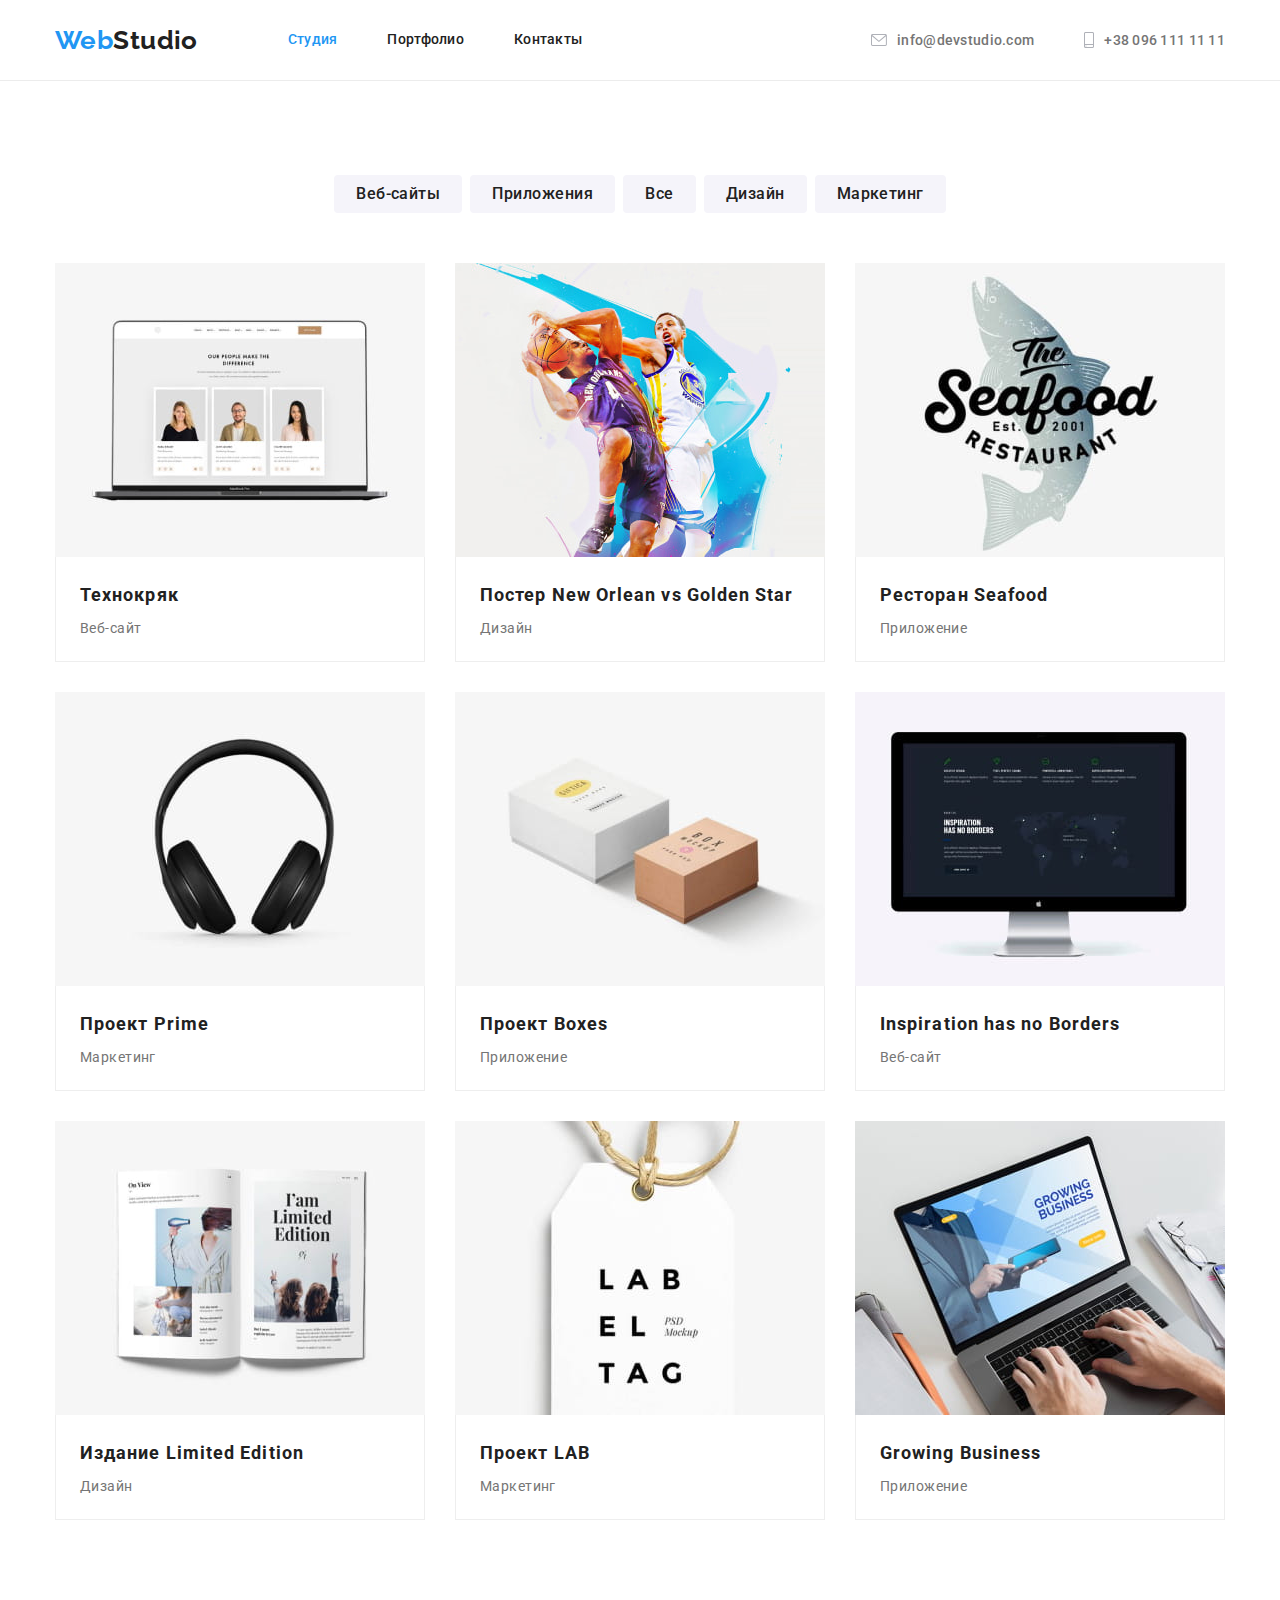
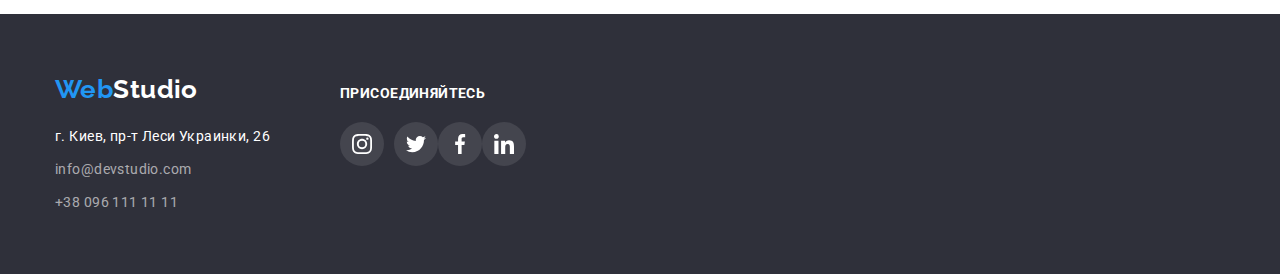
==== portfolio.html @ 048f21f3 "Initial commit" ====
<!DOCTYPE html>
<html lang="ru">
  <head>
    <meta charset="UTF-8" />
    <meta http-equiv="X-UA-Compatible" content="IE=edge" />
    <meta name="viewport" content="width=device-width, initial-scale=1.0" />
    <title lang="en">WebStudio</title>

    <link rel="preconnect" href="https://fonts.gstatic.com" crossorigin />
    <link
      href="https://fonts.googleapis.com/css2?family=Oleo+Script&family=Raleway:wght@700&family=Roboto:wght@400;500;700;900&display=swap"
      rel="stylesheet"
    />
    <link
      rel="stylesheet"
      href="https://cdnjs.cloudflare.com/ajax/libs/modern-normalize/1.1.0/modern-normalize.min.css"
    />

    <link rel="stylesheet" href="./css/styles.css" />
  </head>
  <body class="page">
    <!---------------------------навігація профілю------------------------>
    <header class="header">
      <div class="container heder-container">
        <nav class="main-nav">
          <a class="logo" href="./index.html"> Web<span class="logo-nav">Studio</span></a>
          <ul class="site-nav">
            <li class="item">
              <a class="link current" href="./index.html">Студия</a>
            </li>
            <li class="item">
              <a class="link" href="./portfolio.html">Портфолио</a>
            </li>
            <li class="item">
              <a class="link" href="">Контакты</a>
            </li>
          </ul>
        </nav>

        <ul class="auth-nav">
          <li class="item">
            <a class="list" href="mailto:info@devstudio.com">
              <svg class="contact-icon" width="16" height="12">
                <use href="./images/sprite.svg#envelope"></use></svg
              >info@devstudio.com</a
            >
          </li>
          <li class="item">
            <a class="list" href="tel:380961111111">
              <svg class="contact-icon" width="10" height="16">
                <use href="./images/sprite.svg#smartphone"></use></svg
              >+38 096 111 11 11</a
            >
          </li>
        </ul>
      </div>
    </header>
    <!--------------------------------Portfolio--------------------------->
    <main>
      <section class="section">
        <!--------------------------- button filter ----------------------------->
        <div class="container">
          <h1 class="visually-hidden">Portfolio</h1>
          <ul class="list btn">
            <li class="btn"><button class="button" type="button">Веб-сайты</button></li>
            <li class="btn"><button class="button" type="button">Приложения</button></li>
            <li class="btn"><button class="button" type="button">Все</button></li>
            <li class="btn"><button class="button" type="button">Дизайн</button></li>
            <li class="btn"><button class="button" type="button">Маркетинг</button></li>
          </ul>

          <!------------------------------ list-cards -------------------------------->
          <ul class="list-cards">
            <li class="item-card">
              <a class="img-link">
                <img src="./images/portfolio/technocrack.jpg" alt="" width="370" height="294" />
                <div>
                  <h2 class="title-portfolio">Технокряк</h2>
                  <p class="text-portfolio">Веб-сайт</p>
                </div>
              </a>
            </li>
            <li class="item-card">
              <a class="img-link">
                <img src="./images/portfolio/orlean-golden.jpg" alt="" width="370" height="294" />
                <div>
                  <h2 class="title-portfolio">Постер New Orlean vs Golden Star</h2>
                  <p class="text-portfolio">Дизайн</p>
                </div>
              </a>
            </li>
            <li class="item-card">
              <a class="img-link">
                <img src="./images/portfolio/seafood.jpg" alt="" width="370" height="294" />
                <div>
                  <h2 class="title-portfolio">Ресторан Seafood</h2>
                  <p class="text-portfolio">Приложение</p>
                </div>
              </a>
            </li>
            <li class="item-card">
              <a class="img-link">
                <img src="./images/portfolio/prime.jpg" alt="" width="370" height="294" />
                <div>
                  <h2 class="title-portfolio">Проект Prime</h2>
                  <p class="text-portfolio">Маркетинг</p>
                </div>
              </a>
            </li>
            <li class="item-card">
              <a class="img-link">
                <img src="./images/portfolio/boxes.jpg" alt="" width="370" height="294" />
                <div>
                  <h2 class="title-portfolio">Проект Boxes</h2>
                  <p class="text-portfolio">Приложение</p>
                </div>
              </a>
            </li>
            <li class="item-card">
              <a class="img-link">
                <img src="./images/portfolio/borders.jpg" alt="" width="370" height="294" />
                <div>
                  <h2 class="title-portfolio">Inspiration has no Borders</h2>
                  <p class="text-portfolio">Веб-сайт</p>
                </div>
              </a>
            </li>
            <li class="item-card">
              <a class="img-link">
                <img src="./images/portfolio/limited-edition.jpg" alt="" width="370" height="294" />
                <div>
                  <h2 class="title-portfolio">Издание Limited Edition</h2>
                  <p class="text-portfolio">Дизайн</p>
                </div>
              </a>
            </li>
            <li class="item-card">
              <a class="img-link">
                <img src="./images/portfolio/lab.jpg" alt="" width="370" height="294" />
                <div>
                  <h2 class="title-portfolio">Проект LAB</h2>
                  <p class="text-portfolio">Маркетинг</p>
                </div>
              </a>
            </li>
            <li class="item-card">
              <a class="img-link">
                <img
                  src="./images/portfolio/growing-business.jpg"
                  alt=""
                  width="370"
                  height="294"
                />
                <div>
                  <h2 class="title-portfolio">Growing Business</h2>
                  <p class="text-portfolio">Приложение</p>
                </div>
              </a>
            </li>
          </ul>
        </div>
      </section>
    </main>
    <!-----------------------------------footer--------------------------->
    <footer class="footer">
      <div class="container footer-container">
        <div>
          <a class="logo" href="./index.html"> Web<span class="logo-footer">Studio</span></a>
          <address>г. Киев, пр-т Леси Украинки, 26</address>
          <ul class="list-footer">
            <li><a class="list" href="mailto:info@devstudio.com">info@devstudio.com</a></li>
            <li><a class="list" href="tel:380961111111">+38 096 111 11 11</a></li>
          </ul>
        </div>

        <div class="conect">
          <p class="footer-text">присоединяйтесь</p>
          <ul class="footer-socials list">
            <li class="socials">
              <a
                class="footer-link"
                href=""
                target="_blank"
                rel="noopener noreferrer"
                aria-label="иконка instagram"
              >
                <svg class="socials-icon" width="20" height="20">
                  <use href="./images/sprite.svg#instagram"></use>
                </svg>
              </a>
            </li>
            <li>
              <a
                class="footer-link"
                href=""
                target="_blank"
                rel="noopener noreferrer"
                aria-label="иконка twitter"
              >
                <svg class="socials-icon" width="20" height="20">
                  <use href="./images/sprite.svg#twitter"></use>
                </svg>
              </a>
            </li>
            <li>
              <a
                class="footer-link"
                href=""
                target="_blank"
                rel="noopener noreferrer"
                aria-label="иконка facebook"
              >
                <svg class="socials-icon" width="20" height="20">
                  <use href="./images/sprite.svg#facebook"></use>
                </svg>
              </a>
            </li>
            <li>
              <a
                class="footer-link"
                href=""
                target="_blank"
                rel="noopener noreferrer"
                aria-label="иконка linkedin"
              >
                <svg class="socials-icon" width="20" height="20">
                  <use href="./images/sprite.svg#linkedin"></use>
                </svg>
              </a>
            </li>
          </ul>
        </div>
      </div>
    </footer>
  </body>
</html>
---- css/styles.css ----
:root {
  --primary-text-calor: #757575;
  --title-text-calor: #212121;
  --accent-color: #2196f3;
  --primary-white-color: #ffffff;
  --color-bg-hero: #2f303a;
  --icon: #afb1b8;
  --icon-last: #ffffff;
}

body {
  font-family: Roboto, serif;
  background-color: var(--primary-white-color);
  color: var(--primary-text-calor);
  font-size: 14px;
  line-height: 1.71;
  /* or 24px */
  letter-spacing: 0.03em;
}

.container {
  width: 1200px;
  padding-left: 15px;
  padding-right: 15px;
  margin-left: auto;
  margin-right: auto;
}
h1,
h2,
h3,
h4,
h5,
h6,
p {
  margin-top: 0px;
  margin-bottom: 0px;
}
.visually-hidden {
  position: absolute;
  width: 1px;
  height: 1px;
  margin: -1px;
  border: 0;
  padding: 0;

  white-space: nowrap;
  clip-path: inset(100%);
  clip: rect(0 0 0 0);
  overflow: hidden;
}
button {
  font-family: inherit;
  font-weight: 500;
  font-size: 16px;
  line-height: 1.62;
  text-align: center;
  letter-spacing: 0.03em;
  color: var(--title-text-calor);
}

.section {
  margin-left: auto;
  margin-right: auto;
  padding-top: 94px;
  padding-bottom: 94px;
}
.title {
  color: var(--title-text-calor);
}

.link {
  color: var(--title-text-calor);
  text-decoration: none;
  list-style: none;
}
.link:hover,
.link:focus {
  color: var(--accent-color);
}

/*------------------------------------logo-----------------------------*/
.header {
  max-width: 1600px;
  margin-left: auto;
  margin-right: auto;
  border-bottom: 1px solid#ECECEC;
}
.heder-container {
  display: flex;
  align-items: center;
}
.main-nav {
  display: flex;
  align-items: center;
}
.logo {
  margin-right: 90px;

  color: var(--accent-color);
  font-family: 'Raleway';
  font-weight: 700;
  font-size: 26px;
  line-height: 1.19;
  text-decoration: none;
}
.logo-nav {
  color: var(--title-text-calor);
}
/*------------------------------site-nav list--------------------------*/

.site-nav,
.auth-nav {
  display: flex;
  padding-left: 0px;
  margin-top: 0px;
  margin-bottom: 0px;
  list-style: none;
}

.site-nav .item + .item {
  margin-left: 50px;
}
.site-nav .link {
  display: block;
  padding-top: 32px;
  padding-bottom: 32px;
}
.auth-nav {
  margin-left: auto;
}
.auth-nav .list {
  display: block;
  padding-top: 32px;
  padding-bottom: 32px;
}

.auth-nav .item + .item {
  margin-left: 50px;
}

.site-nav .link.current {
  color: var(--accent-color);
}

.site-nav,
.link {
  font-weight: 500;
  font-size: 14px;
  line-height: 1.14;
  letter-spacing: 0.02em;
}
/*------------------------------auth-nav list------------------------*/

.auth-nav .list {
  display: flex;
  align-items: center;
  margin-top: 0px;
  margin-bottom: 0px;

  align-items: center;
  font-weight: 500;
  line-height: 16px;
  letter-spacing: 0.02em;
  color: var(--primary-text-calor);
}

.list:hover,
.list:focus {
  color: var(--accent-color);
}

.list:hover .contact-icon,
.list:focus .contact-icon {
  fill: var(--accent-color);
}

.contact-heder {
  display: flex;
  align-items: center;
}
.contact-heder:hover,
.contact-heder:focus {
  fill: var(--accent-color);
}

.contact-icon {
  fill: var(--icon);
  margin-right: 10px;
}

/*-----------------------------------"hero"----------------------------*/
.hero {
  max-width: 1600px;
  background-image: linear-gradient(rgba(47, 48, 58, 0.4), rgba(47, 48, 58, 0.4)),
    url(../images/hero-fon.jpg);
  background-repeat: no-repeat;

  background-position: center;
  margin-left: auto;
  margin-right: auto;

  /* background-color: var(--color-bg-hero); */
  padding-top: 200px;
  padding-bottom: 200px;
  text-align: center;
}

.hero-title {
  margin-left: auto;
  margin-right: auto;
  width: 700px;
  margin-bottom: 30px;

  color: var(--primary-white-color);
  font-weight: 900;
  font-size: 44px;
  line-height: 1.36;
  letter-spacing: 0.06em;
  text-transform: uppercase;
}

.button-primary {
  border: 1px solid transparent;
  border-radius: 4px;
  padding: 10px 32px;
  display: inline-block;
  min-width: 200px;

  font-style: 400;
  font-weight: 700;
  line-height: 1.88;
  letter-spacing: 0.06em;
  cursor: pointer;

  background-color: var(--accent-color);
  color: var(--primary-white-color);
}

/* ---------------------------------saction "особенности"------------------------ */

.section-partners {
  max-width: 1600px;
  margin-left: auto;
  margin-right: auto;
  padding-top: 94px;
  padding-bottom: 94px;
}
.specifics-card {
  display: flex;
  justify-content: center;
  align-items: center;
  height: 120px;
  background-color: #f5f4fa;
  border-radius: 4px;
  margin-bottom: 30px;
}

.specifics-list:not(:last-child) {
  margin-right: 30px;
}

/*--------------------------------------- ICON up--------------------------- */

.section-specifics {
  padding-top: 94px;
}
.section-list {
  display: flex;
  padding-left: 0px;
  padding-right: 0px;

  list-style: none;
  margin-top: 0px;
  margin-bottom: 0px;
}
.section-list li {
  width: 270px;
}

.section-list li + li {
  margin-left: 30px;
}
.section-title {
  margin-bottom: 10px;

  color: var(--title-text-calor);
  font-weight: 700;
  font-size: 14px;
  line-height: 1.14;
  text-transform: uppercase;
}
/*----------------------------section "чим займаємось"--------------------*/
.section > .section-title {
  font-weight: 700;
  font-size: 36px;
  line-height: 1.16;
  text-align: center;
}
.section .item {
  justify-content: center;
  display: flex;
  list-style: none;
  margin-top: 0px;
  margin-bottom: 0px;
  padding-left: 0px;
}
.item .img + .img {
  margin-left: 30px;
}

/*-------------------------------section "team"------------------------ */

.section-team {
  max-width: 1600px;
  margin-left: auto;
  margin-right: auto;
  padding-top: 94px;
  padding-bottom: 94px;
  background-color: #f5f4fa;
}

.title {
  margin-bottom: 50px;

  font-weight: 700;
  font-size: 36px;
  line-height: 1.16;
  text-align: center;
}
.team-list {
  display: flex;
  list-style: none;
  margin-top: 0px;
  margin-bottom: 0px;
  padding-left: 0px;
}

.team-list .team-item {
  width: 270px;
  background: var(--primary-white-color);

  box-shadow: 0px 1px 3px rgba(0, 0, 0, 0.12), 0px 1px 1px rgba(0, 0, 0, 0.14),
    0px 2px 1px rgba(0, 0, 0, 0.2);
  border-radius: 0px 0px 4px 4px;
}

.team-list .team-item + .team-item {
  margin-left: 30px;
}
.team-text {
  padding-top: 30px;
  padding-bottom: 30px;
}

.team {
  margin-bottom: 10px;
  color: var(--title-text-calor);
  font-weight: 500;
  font-size: 16px;
  line-height: 1.19;
  text-align: center;
}
.section-team .text {
  margin-bottom: 16px;

  font-size: 16px;
  line-height: 1.18;
  text-align: center;
}
/* ------------------------------ICON TEAM---------------------------------- */
.socials-list {
  padding: 0;
  display: flex;
  justify-content: center;
  align-items: center;
  list-style: none;
}
.socials-link {
  display: flex;
  justify-content: center;
  align-items: center;

  width: 44px;
  height: 44px;
  border-radius: 50%;
  background-color: var(--primary-white-color);
}
.socials-item:not(:last-child) {
  margin-right: 10px;
}

.socials-icon {
  fill: var(--icon);
}

.socials-link:hover .socials-icon,
.socials-link:focus .socials-icon {
  fill: var(--primary-white-color);
}

.socials-link:hover,
.socials-link:focus {
  background-color: var(--accent-color);
}

/*------------------------- ПОСТОЯННЫЕ КЛИЕНТЫ -------------------------*/
.section-partners {
  max-width: 1600px;
  margin-left: auto;
  margin-right: auto;
  padding-top: 94px;
  padding-bottom: 94px;
}

.list.company {
  display: flex;
  justify-content: center;
  align-items: center;
}

.partners:not(:last-child) {
  margin-right: 30px;
}

.company-link {
  display: flex;
  justify-content: center;
  align-items: center;

  width: 170px;
  height: 92px;
  border: 1px solid var(--icon);
  border-radius: 4px;
}

.company-link:hover .socials-icon,
.company-link:focus .socials-icon {
  fill: var(--accent-color);
}

.company-link:hover,
.company-link:focus {
  border: 1px solid var(--accent-color);
}

/*---------------------------------footer---------------------------------*/
.footer {
  max-width: 1600px;
  margin-left: auto;
  margin-right: auto;

  padding-top: 60px;
  padding-bottom: 60px;
  background-color: var(--color-bg-hero);
  color: var(--primary-white-color);
}

.footer .logo {
  display: block;
  margin-bottom: 20px;
  margin-right: 0px;
}

.logo-footer {
  margin-right: 0px;

  color: var(--primary-white-color);
}
address {
  font-style: normal;
  margin-bottom: 9px;
}

.list-footer,
.list {
  display: block;
  margin: 0px;
  padding: 0px;
  color: #ffffff99;
  list-style: none;
  text-decoration: none;
}
.list-footer li:not(:last-child) {
  margin-bottom: 9px;
}

.footer-text {
  display: block;
  font-weight: 700;
  font-size: 14px;
  line-height: 1.14;
  letter-spacing: 0.03em;
  text-transform: uppercase;
  color: var(--primary-white-color);
  margin-bottom: 20px;
}

.footer-container {
  display: flex;
  align-items: baseline;
}
.conect {
  margin-left: 70px;
}

/*------------------------------ ICON FOOTER -----------------------------*/

.footer-socials {
  display: flex;
}

.footer-link {
  display: flex;
  justify-content: center;
  align-items: center;

  width: 44px;
  height: 44px;
  border-radius: 50%;
  background-color: rgba(255, 255, 255, 0.1);
}

.footer-link:hover,
.footer-link:focus {
  background-color: var(--accent-color);
}

.footer .socials-icon {
  fill: var(--icon-last);
}
.socials:not(:last-child) {
  margin-right: 10px;
}

/* ---------------------------------------------------------------------- */
/*----------------------------------PORTFOLIO-----------------------------*/
.section {
  padding-top: 94px;
  padding-bottom: 94px;
}
/* -------------------------------buttoin filter---------------------------- */

.list.btn {
  justify-content: center;
  display: flex;
  padding: 0px;
  margin-top: 0px;
  margin-left: auto;
  margin-bottom: 50px;
  margin-right: auto;
}
.list.btn .btn + .btn {
  margin-left: 8px;
}
.button {
  padding: 6px 22px;
  border: none;
  border-radius: 4px;
  color: var(--title-text-calor);
  background-color: #f5f4fa;
  cursor: pointer;
}
.button:hover,
.button:focus {
  color: var(--primary-white-color);
  background-color: var(--accent-color);
  box-shadow: 0px 3px 1px rgba(0, 0, 0, 0.1), 0px 1px 2px rgba(0, 0, 0, 0.08),
    0px 2px 2px rgba(0, 0, 0, 0.12);
}
/*-------------------------------------cards-------------------------*/

.list-cards .title-portfolio {
  color: var(--title-text-calor);
  font-weight: 700;
  font-size: 18px;
  line-height: 2;
  letter-spacing: 0.06em;
  cursor: pointer;
}
.list-cards {
  display: flex;
  flex-wrap: wrap;
  padding-left: 0px;
  margin-top: 0px;
  margin-bottom: 0px;
  list-style: none;
}
.list-cards div {
  border-right: 1px solid#EEEEEE;
  border-bottom: 1px solid#EEEEEE;
  border-left: 1px solid#EEEEEE;
  padding: 20px 24px;
}
.list-cards img {
  display: block;
}

.list-cards .item-card {
  width: 370px;
  margin-right: 30px;
  margin-bottom: 30px;
}

.img-link {
  display: block;
}

.img-link:hover,
.img-link:focus {
  box-shadow: 0px 1px 1px rgba(0, 0, 0, 0.12), 0px 4px 4px rgba(0, 0, 0, 0.06),
    1px 4px 6px rgba(0, 0, 0, 0.16);
  cursor: pointer;
}

.item-card:nth-child(3n) {
  margin-right: 0px;
}

.item-card:nth-last-child(-n + 3) {
  margin-bottom: 0px;
}
.title-portfolio {
  margin-bottom: 4px;
}

.text-portfolio {
  color: var(--primary-text-calor);
}
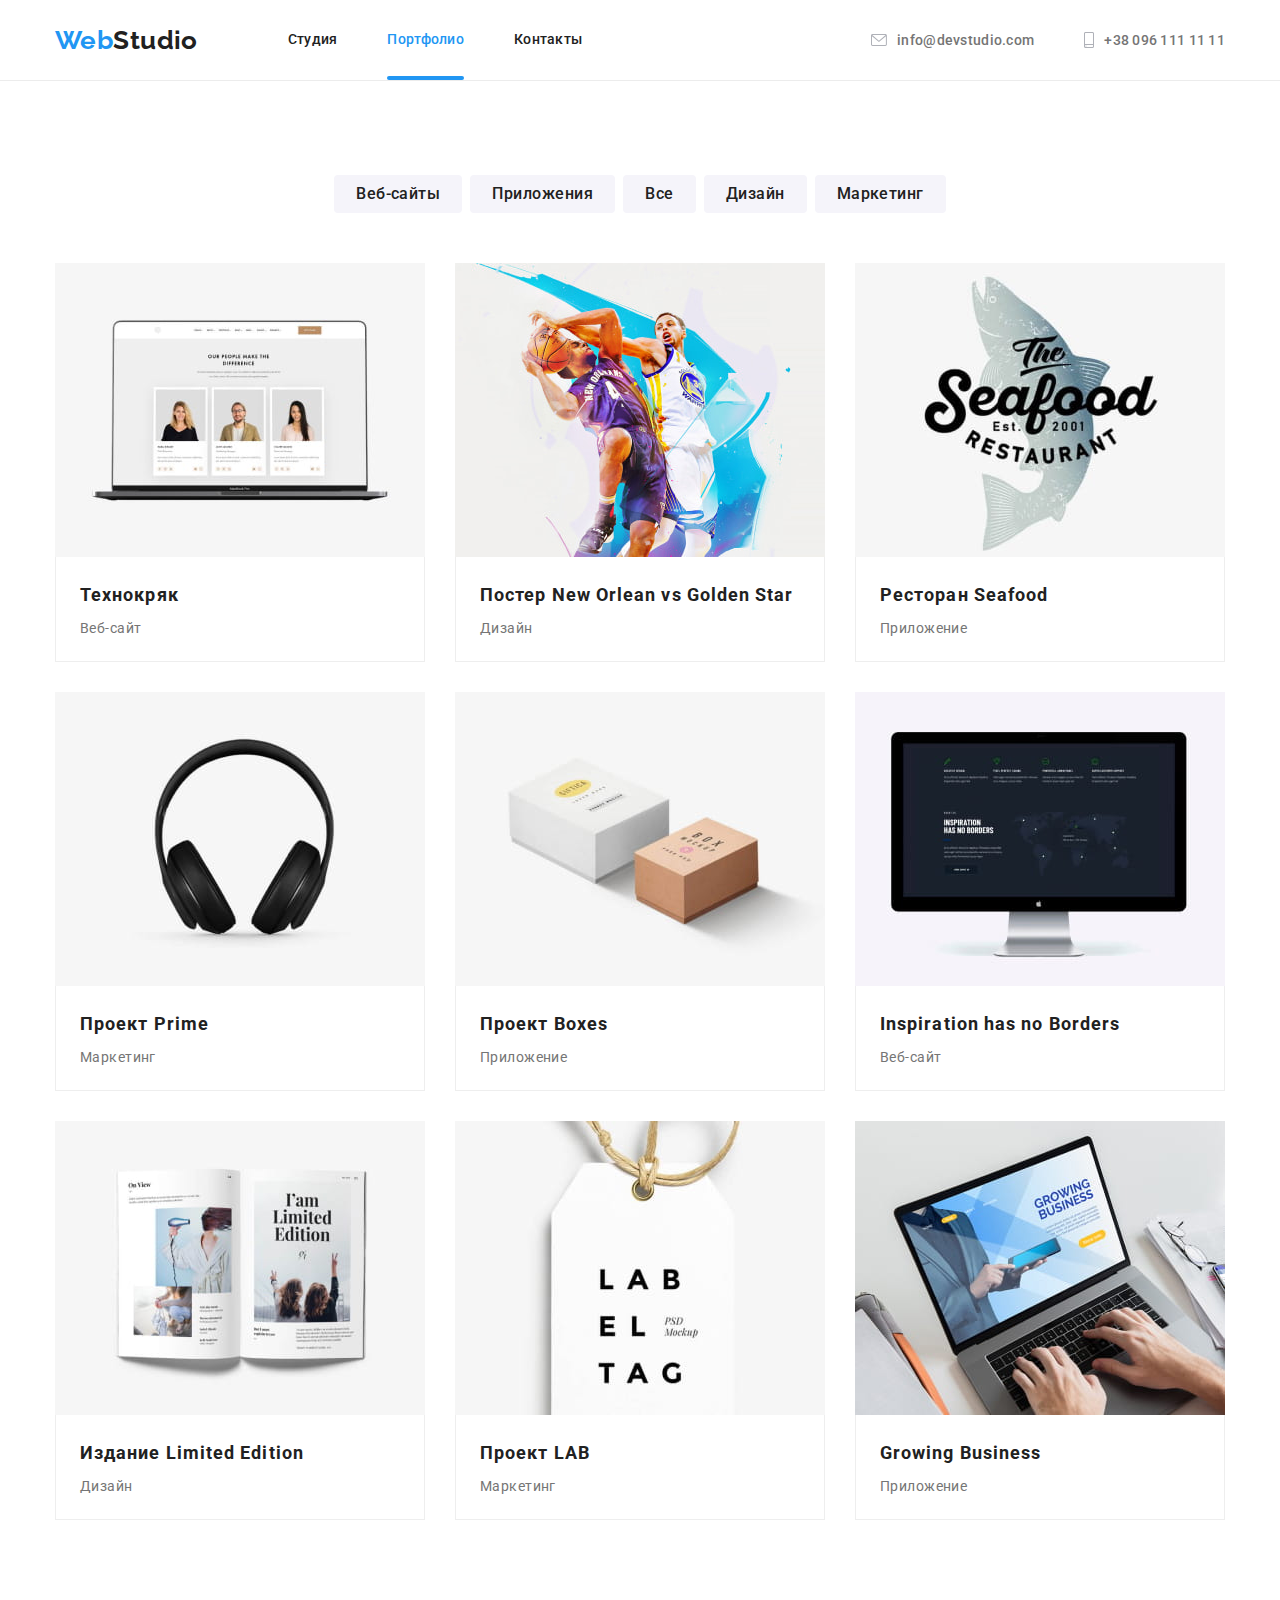
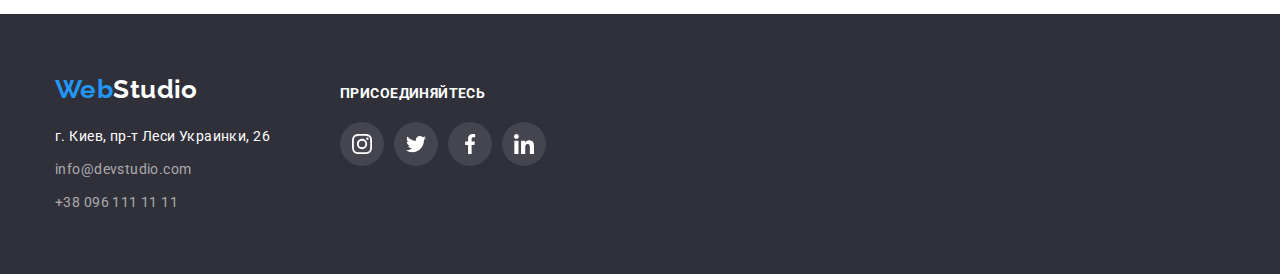
==== commit 3aef54b8: "add js" ====
--- a/portfolio.html
+++ b/portfolio.html
@@ -26,10 +26,10 @@
           <a class="logo" href="./index.html"> Web<span class="logo-nav">Studio</span></a>
           <ul class="site-nav">
             <li class="item">
-              <a class="link current" href="./index.html">Студия</a>
+              <a class="link" href="./index.html">Студия</a>
             </li>
             <li class="item">
-              <a class="link" href="./portfolio.html">Портфолио</a>
+              <a class="link current" href="./portfolio.html">Портфолио</a>
             </li>
             <li class="item">
               <a class="link" href="">Контакты</a>
@@ -72,7 +72,7 @@
           <!------------------------------ list-cards -------------------------------->
           <ul class="list-cards">
             <li class="item-card">
-              <a class="img-link">
+              <a class="img-link" href="">
                 <img src="./images/portfolio/technocrack.jpg" alt="" width="370" height="294" />
                 <div>
                   <h2 class="title-portfolio">Технокряк</h2>
@@ -81,7 +81,7 @@
               </a>
             </li>
             <li class="item-card">
-              <a class="img-link">
+              <a class="img-link" href="">
                 <img src="./images/portfolio/orlean-golden.jpg" alt="" width="370" height="294" />
                 <div>
                   <h2 class="title-portfolio">Постер New Orlean vs Golden Star</h2>
@@ -90,7 +90,7 @@
               </a>
             </li>
             <li class="item-card">
-              <a class="img-link">
+              <a class="img-link" href="">
                 <img src="./images/portfolio/seafood.jpg" alt="" width="370" height="294" />
                 <div>
                   <h2 class="title-portfolio">Ресторан Seafood</h2>
@@ -99,7 +99,7 @@
               </a>
             </li>
             <li class="item-card">
-              <a class="img-link">
+              <a class="img-link" href="">
                 <img src="./images/portfolio/prime.jpg" alt="" width="370" height="294" />
                 <div>
                   <h2 class="title-portfolio">Проект Prime</h2>
@@ -108,7 +108,7 @@
               </a>
             </li>
             <li class="item-card">
-              <a class="img-link">
+              <a class="img-link" href="">
                 <img src="./images/portfolio/boxes.jpg" alt="" width="370" height="294" />
                 <div>
                   <h2 class="title-portfolio">Проект Boxes</h2>
@@ -117,7 +117,7 @@
               </a>
             </li>
             <li class="item-card">
-              <a class="img-link">
+              <a class="img-link" href="">
                 <img src="./images/portfolio/borders.jpg" alt="" width="370" height="294" />
                 <div>
                   <h2 class="title-portfolio">Inspiration has no Borders</h2>
@@ -126,7 +126,7 @@
               </a>
             </li>
             <li class="item-card">
-              <a class="img-link">
+              <a class="img-link" href="">
                 <img src="./images/portfolio/limited-edition.jpg" alt="" width="370" height="294" />
                 <div>
                   <h2 class="title-portfolio">Издание Limited Edition</h2>
@@ -135,7 +135,7 @@
               </a>
             </li>
             <li class="item-card">
-              <a class="img-link">
+              <a class="img-link" href="">
                 <img src="./images/portfolio/lab.jpg" alt="" width="370" height="294" />
                 <div>
                   <h2 class="title-portfolio">Проект LAB</h2>
@@ -144,7 +144,7 @@
               </a>
             </li>
             <li class="item-card">
-              <a class="img-link">
+              <a class="img-link" href="">
                 <img
                   src="./images/portfolio/growing-business.jpg"
                   alt=""
@@ -189,7 +189,7 @@
                 </svg>
               </a>
             </li>
-            <li>
+            <li class="socials">
               <a
                 class="footer-link"
                 href=""
@@ -202,7 +202,7 @@
                 </svg>
               </a>
             </li>
-            <li>
+            <li class="socials">
               <a
                 class="footer-link"
                 href=""
@@ -215,7 +215,7 @@
                 </svg>
               </a>
             </li>
-            <li>
+            <li class="socials">
               <a
                 class="footer-link"
                 href=""
--- a/css/styles.css
+++ b/css/styles.css
@@ -93,6 +93,23 @@
   display: flex;
   align-items: center;
 }
+
+.link.current {
+  position: relative;
+}
+
+.link.current::after {
+  position: absolute;
+  bottom: 0px;
+  left: 0px;
+  content: '';
+  display: block;
+  width: 100%;
+  height: 4px;
+  border-radius: 2px;
+  background-color: var(--accent-color);
+}
+
 .logo {
   margin-right: 90px;
 
@@ -236,6 +253,54 @@
   color: var(--primary-white-color);
 }
 
+/* -----------------------------------MODAL FORM-------------------------------- */
+.backdrop {
+  position: fixed;
+  top: 0;
+  left: 0;
+  width: 100%;
+  height: 100%;
+
+  background-color: rgba(0, 0, 0, 0.2);
+}
+
+.backdrop.is-hidden {
+  opacity: 0;
+  pointer-events: none;
+  visibility: hidden;
+}
+
+.modal-wraper {
+  position: absolute;
+  transform: translate(-50%, -50%);
+  top: 50%;
+  left: 50%;
+
+  background-color: var(--primary-white-color);
+  width: 528px;
+  height: 581px;
+  box-shadow: 0px 1px 3px rgba(0, 0, 0, 0.12), 0px 1px 1px rgba(0, 0, 0, 0.14),
+    0px 2px 1px rgba(0, 0, 0, 0.2);
+  border-radius: 4px;
+}
+
+.modal-btn {
+  display: flex;
+  justify-content: center;
+  align-items: center;
+  position: absolute;
+  top: 8px;
+  right: 8px;
+  width: 30px;
+  height: 30px;
+
+  border-radius: 50%;
+  cursor: pointer;
+  background-color: transparent;
+  border: 1px solid rgba(0, 0, 0, 0.1);
+  fill: #000000;
+}
+
 /* ---------------------------------saction "особенности"------------------------ */
 
 .section-partners {
@@ -306,6 +371,40 @@
 }
 .item .img + .img {
   margin-left: 30px;
+}
+
+.gallery .img {
+  position: relative;
+}
+
+.gallery .text {
+  display: block;
+  position: absolute;
+  bottom: 27;
+  left: 82;
+
+  width: 205px;
+  font-weight: 700;
+  font-size: 14px;
+  line-height: 1.14;
+  letter-spacing: 0.03em;
+  text-transform: uppercase;
+  clear: var(--primary-white-color);
+}
+
+.gallery .img::before {
+  position: absolute;
+  bottom: 0;
+  left: 0;
+
+  content: '';
+  display: block;
+
+  width: 100%;
+  height: 70px;
+  background-color: rgba(47, 48, 58, 0.8);
+  color: var(--primary-white-color);
+  z-index: 100;
 }
 
 /*-------------------------------section "team"------------------------ */
@@ -491,7 +590,6 @@
   line-height: 1.14;
   letter-spacing: 0.03em;
   text-transform: uppercase;
-  color: var(--primary-white-color);
   margin-bottom: 20px;
 }
 
@@ -603,6 +701,7 @@
 
 .img-link {
   display: block;
+  text-decoration: none;
 }
 
 .img-link:hover,
@@ -621,6 +720,7 @@
 }
 .title-portfolio {
   margin-bottom: 4px;
+  text-decoration: none;
 }
 
 .text-portfolio {
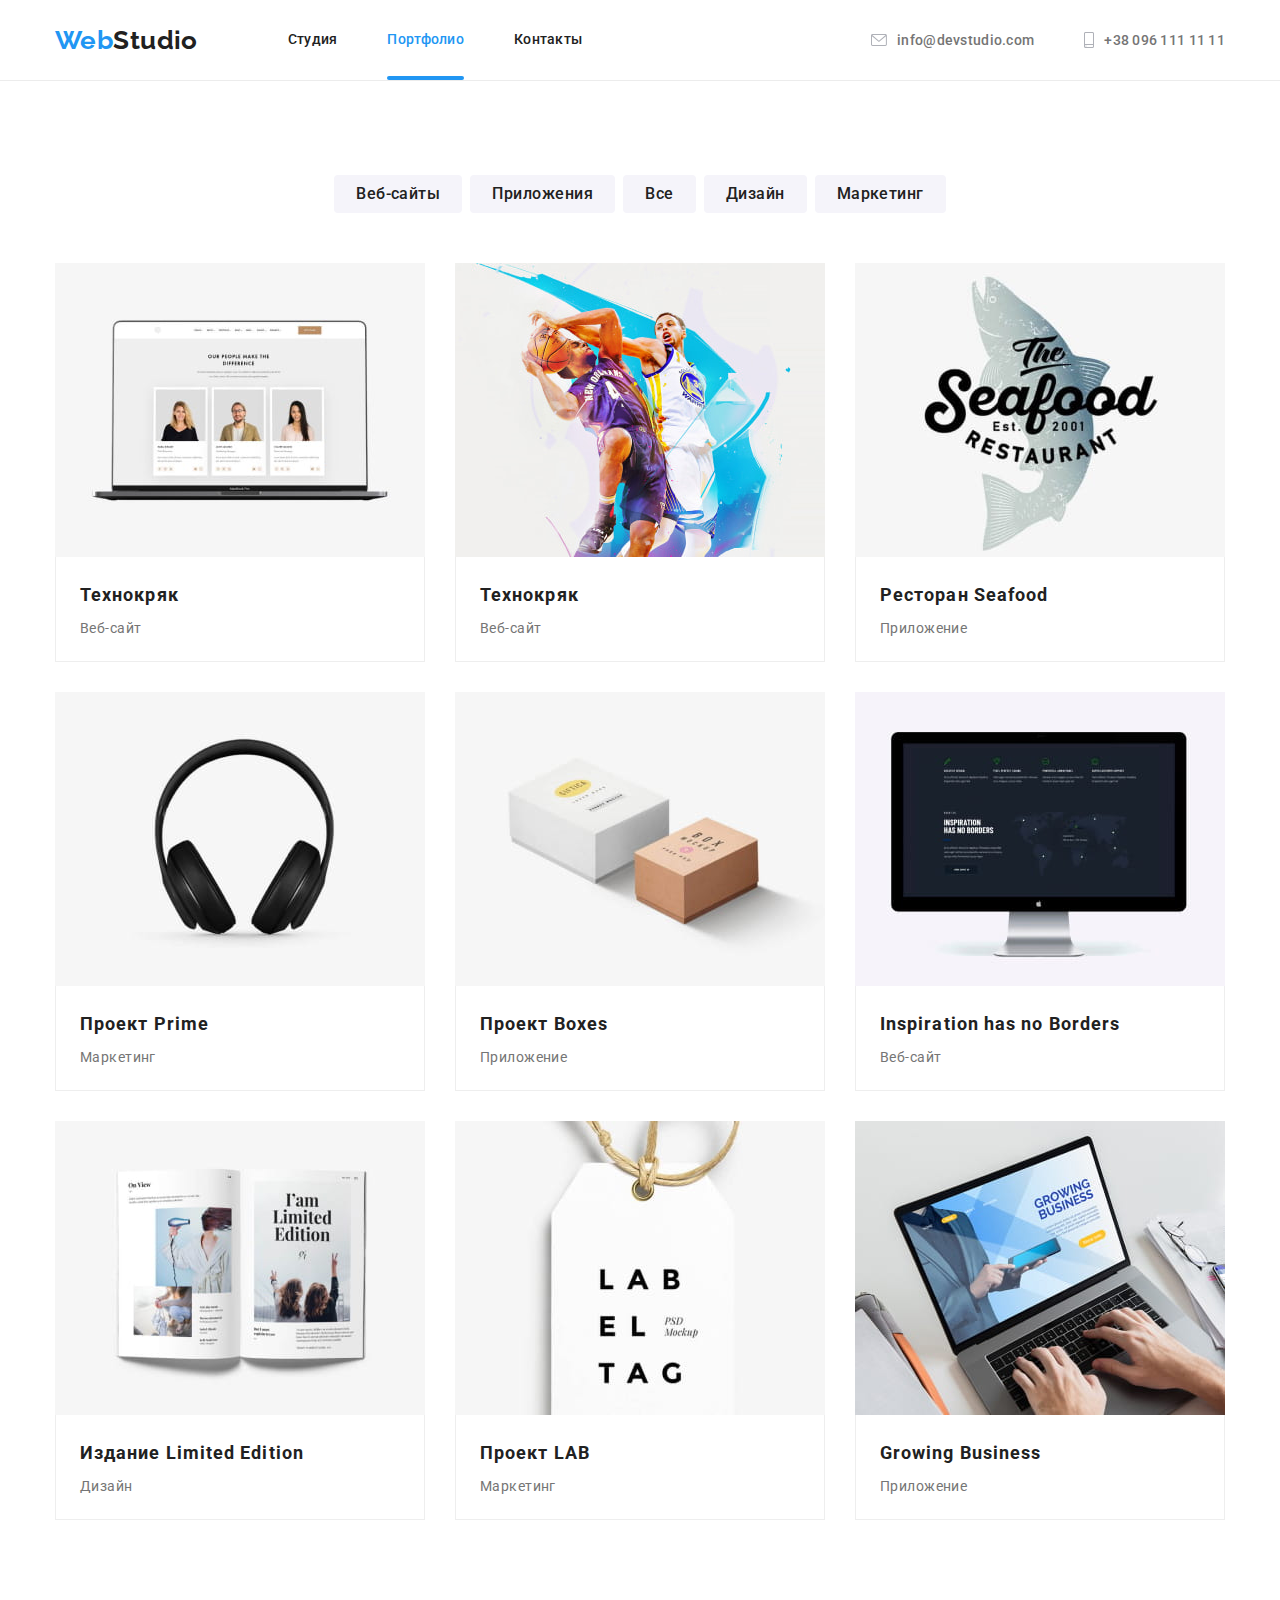
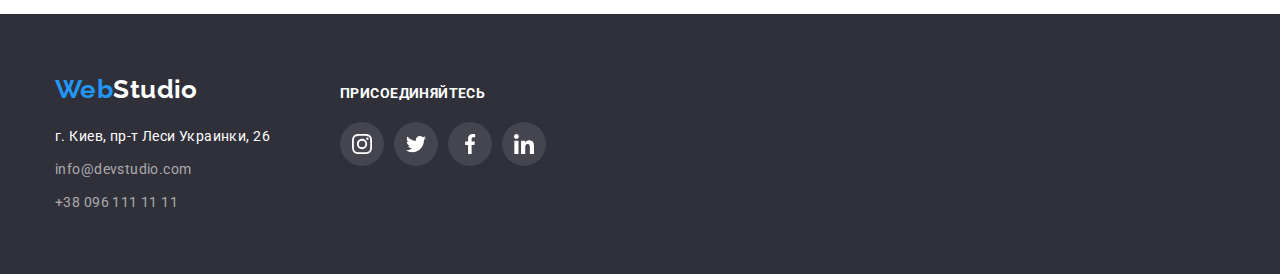
==== commit b2407b23: "add animation" ====
--- a/portfolio.html
+++ b/portfolio.html
@@ -62,19 +62,39 @@
         <div class="container">
           <h1 class="visually-hidden">Portfolio</h1>
           <ul class="list btn">
-            <li class="btn"><button class="button" type="button">Веб-сайты</button></li>
-            <li class="btn"><button class="button" type="button">Приложения</button></li>
-            <li class="btn"><button class="button" type="button">Все</button></li>
-            <li class="btn"><button class="button" type="button">Дизайн</button></li>
-            <li class="btn"><button class="button" type="button">Маркетинг</button></li>
+            <li class="btn">
+              <button class="button" type="button">Веб-сайты</button>
+            </li>
+            <li class="btn">
+              <button class="button" type="button">Приложения</button>
+            </li>
+            <li class="btn">
+              <button class="button" type="button">Все</button>
+            </li>
+            <li class="btn">
+              <button class="button" type="button">Дизайн</button>
+            </li>
+            <li class="btn">
+              <button class="button" type="button">Маркетинг</button>
+            </li>
           </ul>
 
           <!------------------------------ list-cards -------------------------------->
           <ul class="list-cards">
             <li class="item-card">
               <a class="img-link" href="">
-                <img src="./images/portfolio/technocrack.jpg" alt="" width="370" height="294" />
-                <div>
+                <div class="card-overlay">
+                  <img src="./images/portfolio/technocrack.jpg" alt="" width="370" height="294" />
+                  <div class="text-overlay">
+                    <p class="paragraph">
+                      Ресурс предлагает комплексные предложения с разным уровнем функционала и
+                      сервисов. Все это позволит посетителю получить исчерпывающие сведения  +о
+                      компании или частном лице.
+                    </p>
+                  </div>
+                </div>
+                <div class="card-text">
                   <h2 class="title-portfolio">Технокряк</h2>
                   <p class="text-portfolio">Веб-сайт</p>
                 </div>
@@ -82,17 +102,38 @@
             </li>
             <li class="item-card">
               <a class="img-link" href="">
-                <img src="./images/portfolio/orlean-golden.jpg" alt="" width="370" height="294" />
-                <div>
-                  <h2 class="title-portfolio">Постер New Orlean vs Golden Star</h2>
-                  <p class="text-portfolio">Дизайн</p>
-                </div>
-              </a>
-            </li>
-            <li class="item-card">
-              <a class="img-link" href="">
-                <img src="./images/portfolio/seafood.jpg" alt="" width="370" height="294" />
-                <div>
+                <div class="card-overlay">
+                  <img src="./images/portfolio/orlean-golden.jpg" alt="" width="370" height="294" />
+                  <div class="text-overlay">
+                    <p class="paragraph">
+                      Ресурс предлагает комплексные предложения с разным уровнем функционала и
+                      сервисов. Все это позволит посетителю получить исчерпывающие сведения  +о
+                      компании или частном лице.
+                    </p>
+                  </div>
+                </div>
+                <div class="card-text">
+                  <h2 class="title-portfolio">Технокряк</h2>
+                  <p class="text-portfolio">Веб-сайт</p>
+                </div>
+              </a>
+            </li>
+            <li class="item-card">
+              <a class="img-link" href="">
+                <div class="card-overlay">
+                  <img src="./images/portfolio/seafood.jpg" alt="" width="370" height="294" />
+                  <div class="text-overlay">
+                    <p class="paragraph">
+                      Ресурс предлагает комплексные предложения с разным уровнем функционала и
+                      сервисов. Все это позволит посетителю получить исчерпывающие сведения  +о
+                      компании или частном лице.
+                    </p>
+                  </div>
+                </div>
+
+                <div class="card-text">
                   <h2 class="title-portfolio">Ресторан Seafood</h2>
                   <p class="text-portfolio">Приложение</p>
                 </div>
@@ -100,8 +141,18 @@
             </li>
             <li class="item-card">
               <a class="img-link" href="">
-                <img src="./images/portfolio/prime.jpg" alt="" width="370" height="294" />
-                <div>
+                <div class="card-overlay">
+                  <img src="./images/portfolio/prime.jpg" alt="" width="370" height="294" />
+                  <div class="text-overlay">
+                    <p class="paragraph">
+                      Ресурс предлагает комплексные предложения с разным уровнем функционала и
+                      сервисов. Все это позволит посетителю получить исчерпывающие сведения  +о
+                      компании или частном лице.
+                    </p>
+                  </div>
+                </div>
+                <div class="card-text">
                   <h2 class="title-portfolio">Проект Prime</h2>
                   <p class="text-portfolio">Маркетинг</p>
                 </div>
@@ -109,8 +160,18 @@
             </li>
             <li class="item-card">
               <a class="img-link" href="">
-                <img src="./images/portfolio/boxes.jpg" alt="" width="370" height="294" />
-                <div>
+                <div class="card-overlay">
+                  <img src="./images/portfolio/boxes.jpg" alt="" width="370" height="294" />
+                  <div class="text-overlay">
+                    <p class="paragraph">
+                      Ресурс предлагает комплексные предложения с разным уровнем функционала и
+                      сервисов. Все это позволит посетителю получить исчерпывающие сведения  +о
+                      компании или частном лице.
+                    </p>
+                  </div>
+                </div>
+                <div class="card-text">
                   <h2 class="title-portfolio">Проект Boxes</h2>
                   <p class="text-portfolio">Приложение</p>
                 </div>
@@ -118,8 +179,18 @@
             </li>
             <li class="item-card">
               <a class="img-link" href="">
-                <img src="./images/portfolio/borders.jpg" alt="" width="370" height="294" />
-                <div>
+                <div class="card-overlay">
+                  <img src="./images/portfolio/borders.jpg" alt="" width="370" height="294" />
+                  <div class="text-overlay">
+                    <p class="paragraph">
+                      Ресурс предлагает комплексные предложения с разным уровнем функционала и
+                      сервисов. Все это позволит посетителю получить исчерпывающие сведения  +о
+                      компании или частном лице.
+                    </p>
+                  </div>
+                </div>
+                <div class="card-text">
                   <h2 class="title-portfolio">Inspiration has no Borders</h2>
                   <p class="text-portfolio">Веб-сайт</p>
                 </div>
@@ -127,8 +198,23 @@
             </li>
             <li class="item-card">
               <a class="img-link" href="">
-                <img src="./images/portfolio/limited-edition.jpg" alt="" width="370" height="294" />
-                <div>
+                <div class="card-overlay">
+                  <img
+                    src="./images/portfolio/limited-edition.jpg"
+                    alt=""
+                    width="370"
+                    height="294"
+                  />
+                  <div class="text-overlay">
+                    <p class="paragraph">
+                      Ресурс предлагает комплексные предложения с разным уровнем функционала и
+                      сервисов. Все это позволит посетителю получить исчерпывающие сведения  +о
+                      компании или частном лице.
+                    </p>
+                  </div>
+                </div>
+                <div class="card-text">
                   <h2 class="title-portfolio">Издание Limited Edition</h2>
                   <p class="text-portfolio">Дизайн</p>
                 </div>
@@ -136,8 +222,18 @@
             </li>
             <li class="item-card">
               <a class="img-link" href="">
-                <img src="./images/portfolio/lab.jpg" alt="" width="370" height="294" />
-                <div>
+                <div class="card-overlay">
+                  <img src="./images/portfolio/lab.jpg" alt="" width="370" height="294" />
+                  <div class="text-overlay">
+                    <p class="paragraph">
+                      Ресурс предлагает комплексные предложения с разным уровнем функционала и
+                      сервисов. Все это позволит посетителю получить исчерпывающие сведения  +о
+                      компании или частном лице.
+                    </p>
+                  </div>
+                </div>
+                <div class="card-text">
                   <h2 class="title-portfolio">Проект LAB</h2>
                   <p class="text-portfolio">Маркетинг</p>
                 </div>
@@ -145,13 +241,23 @@
             </li>
             <li class="item-card">
               <a class="img-link" href="">
-                <img
-                  src="./images/portfolio/growing-business.jpg"
-                  alt=""
-                  width="370"
-                  height="294"
-                />
-                <div>
+                <div class="card-overlay">
+                  <img
+                    src="./images/portfolio/growing-business.jpg"
+                    alt=""
+                    width="370"
+                    height="294"
+                  />
+                  <div class="text-overlay">
+                    <p class="paragraph">
+                      Ресурс предлагает комплексные предложения с разным уровнем функционала и
+                      сервисов. Все это позволит посетителю получить исчерпывающие сведения  +о
+                      компании или частном лице.
+                    </p>
+                  </div>
+                </div>
+                <div class="card-text">
                   <h2 class="title-portfolio">Growing Business</h2>
                   <p class="text-portfolio">Приложение</p>
                 </div>
--- a/css/styles.css
+++ b/css/styles.css
@@ -25,6 +25,7 @@
   margin-left: auto;
   margin-right: auto;
 }
+
 h1,
 h2,
 h3,
@@ -48,6 +49,10 @@
   clip: rect(0 0 0 0);
   overflow: hidden;
 }
+img {
+  display: block;
+  max-width: 100%;
+}
 button {
   font-family: inherit;
   font-weight: 500;
@@ -76,6 +81,8 @@
 .link:hover,
 .link:focus {
   color: var(--accent-color);
+
+  transition: color 250ms ease-out;
 }
 
 /*------------------------------------logo-----------------------------*/
@@ -184,11 +191,15 @@
 .list:hover,
 .list:focus {
   color: var(--accent-color);
+
+  transition: color 250ms ease-out;
 }
 
 .list:hover .contact-icon,
 .list:focus .contact-icon {
   fill: var(--accent-color);
+
+  transition: color 250ms;
 }
 
 .contact-heder {
@@ -251,6 +262,11 @@
 
   background-color: var(--accent-color);
   color: var(--primary-white-color);
+}
+
+.button-primary:hover,
+.button-primary:focus {
+  background-color: rgba(24, 140, 232, 100%);
 }
 
 /* -----------------------------------MODAL FORM-------------------------------- */
@@ -260,6 +276,7 @@
   left: 0;
   width: 100%;
   height: 100%;
+  z-index: 10;
 
   background-color: rgba(0, 0, 0, 0.2);
 }
@@ -301,6 +318,43 @@
   fill: #000000;
 }
 
+.backdrop.is-hidden .modal-wraper {
+  transform: translate(-50%, -50%) scale(0.4);
+  opacity: 0;
+  transition: 250ms;
+}
+
+.backdrop .modal-wraper {
+  transform: translate(-50%, -50%) scale(1);
+  opacity: 1;
+  transition: 250ms;
+}
+
+/* .slide-bck-center {
+  -webkit-animation: slide-bck-center 0.45s cubic-bezier(0.47, 0, 0.745, 0.715) reverse backwards;
+  animation: slide-bck-center 0.45s cubic-bezier(0.47, 0, 0.745, 0.715) reverse backwards;
+}
+
+@-webkit-keyframes slide-bck-center {
+  0% {
+    -webkit-transform: translateZ(0);
+    transform: translateZ(0);
+  }
+  100% {
+    -webkit-transform: translateZ(-400px);
+    transform: translateZ(-400px);
+  }
+}
+@keyframes slide-bck-center {
+  0% {
+    -webkit-transform: translateZ(0);
+    transform: translateZ(0);
+  }
+  100% {
+    -webkit-transform: translateZ(-400px);
+    transform: translateZ(-400px);
+  }
+} */
 /* ---------------------------------saction "особенности"------------------------ */
 
 .section-partners {
@@ -355,56 +409,42 @@
   text-transform: uppercase;
 }
 /*----------------------------section "чим займаємось"--------------------*/
-.section > .section-title {
+.item-gallery {
+  display: flex;
+  justify-content: center;
+  list-style: none;
+  padding-left: 0px;
+}
+
+.item-gallery li:not(:last-child) {
+  margin-right: 30px;
+}
+
+.li-gallery {
+  position: relative;
+}
+
+.caption {
+  position: absolute;
+  left: 0;
+  bottom: 0;
+
+  display: flex;
+  align-items: center;
+  justify-content: center;
+
+  width: 100%;
+  height: 70px;
   font-weight: 700;
-  font-size: 36px;
-  line-height: 1.16;
-  text-align: center;
-}
-.section .item {
-  justify-content: center;
-  display: flex;
-  list-style: none;
-  margin-top: 0px;
-  margin-bottom: 0px;
-  padding-left: 0px;
-}
-.item .img + .img {
-  margin-left: 30px;
+  line-height: 1.14;
+  text-transform: uppercase;
+
+  color: #fff;
+  background-color: rgba(47, 48, 58, 0.8);
 }
 
 .gallery .img {
   position: relative;
-}
-
-.gallery .text {
-  display: block;
-  position: absolute;
-  bottom: 27;
-  left: 82;
-
-  width: 205px;
-  font-weight: 700;
-  font-size: 14px;
-  line-height: 1.14;
-  letter-spacing: 0.03em;
-  text-transform: uppercase;
-  clear: var(--primary-white-color);
-}
-
-.gallery .img::before {
-  position: absolute;
-  bottom: 0;
-  left: 0;
-
-  content: '';
-  display: block;
-
-  width: 100%;
-  height: 70px;
-  background-color: rgba(47, 48, 58, 0.8);
-  color: var(--primary-white-color);
-  z-index: 100;
 }
 
 /*-------------------------------section "team"------------------------ */
@@ -482,24 +522,24 @@
   width: 44px;
   height: 44px;
   border-radius: 50%;
-  background-color: var(--primary-white-color);
+  transition: background-color 250ms cubic-bezier(0.4, 0, 0.2, 1);
 }
 .socials-item:not(:last-child) {
   margin-right: 10px;
-}
-
-.socials-icon {
-  fill: var(--icon);
-}
-
-.socials-link:hover .socials-icon,
-.socials-link:focus .socials-icon {
-  fill: var(--primary-white-color);
 }
 
 .socials-link:hover,
 .socials-link:focus {
   background-color: var(--accent-color);
+}
+
+.socials-link:hover .socials-icon,
+.socials-link:focus .socials-icon {
+  fill: var(--icon-last);
+}
+.socials-icon {
+  fill: var(--icon);
+  transition: fill 250ms cubic-bezier(0.4, 0, 0.2, 1);
 }
 
 /*------------------------- ПОСТОЯННЫЕ КЛИЕНТЫ -------------------------*/
@@ -530,6 +570,7 @@
   height: 92px;
   border: 1px solid var(--icon);
   border-radius: 4px;
+  transition: border 250ms cubic-bezier(0.4, 0, 0.2, 1);
 }
 
 .company-link:hover .socials-icon,
@@ -578,6 +619,8 @@
   color: #ffffff99;
   list-style: none;
   text-decoration: none;
+
+  transition: color 250ms cubic-bezier(0.4, 0, 0.2, 1);
 }
 .list-footer li:not(:last-child) {
   margin-bottom: 9px;
@@ -616,6 +659,7 @@
   height: 44px;
   border-radius: 50%;
   background-color: rgba(255, 255, 255, 0.1);
+  transition: background-color 250ms cubic-bezier(0.4, 0, 0.2, 1);
 }
 
 .footer-link:hover,
@@ -647,9 +691,11 @@
   margin-bottom: 50px;
   margin-right: auto;
 }
+
 .list.btn .btn + .btn {
   margin-left: 8px;
 }
+
 .button {
   padding: 6px 22px;
   border: none;
@@ -657,7 +703,10 @@
   color: var(--title-text-calor);
   background-color: #f5f4fa;
   cursor: pointer;
-}
+  transition: background-color 250ms cubic-bezier(0.4, 0, 0.2, 1),
+    color 250ms cubic-bezier(0.4, 0, 0.2, 1);
+}
+
 .button:hover,
 .button:focus {
   color: var(--primary-white-color);
@@ -683,7 +732,7 @@
   margin-bottom: 0px;
   list-style: none;
 }
-.list-cards div {
+.card-text {
   border-right: 1px solid#EEEEEE;
   border-bottom: 1px solid#EEEEEE;
   border-left: 1px solid#EEEEEE;
@@ -726,3 +775,46 @@
 .text-portfolio {
   color: var(--primary-text-calor);
 }
+
+.item-link {
+  position: relative;
+}
+
+.card-overlay {
+  position: relative;
+  overflow: hidden;
+}
+.paragraph {
+  font-size: 18px;
+  line-height: 1.55;
+  letter-spacing: 0.03em;
+  color: #ffffff;
+
+  padding: 63px 24px;
+}
+
+.text-overlay {
+  position: absolute;
+  left: 0;
+  top: 0;
+  width: 100%;
+  height: 100%;
+
+  font-size: 18px;
+  line-height: 1.56;
+
+  letter-spacing: 0.03em;
+
+  color: #ffffff;
+
+  color: var(--primary-white-color);
+  background-color: rgba(33, 150, 243, 0.9);
+
+  transform: translateY(100%);
+  transition: transform 250ms cubic-bezier(0.4, 0, 0.2, 1);
+}
+
+.img-link:hover .text-overlay,
+.img-link:focus .text-overlay {
+  transform: translateY(0);
+}
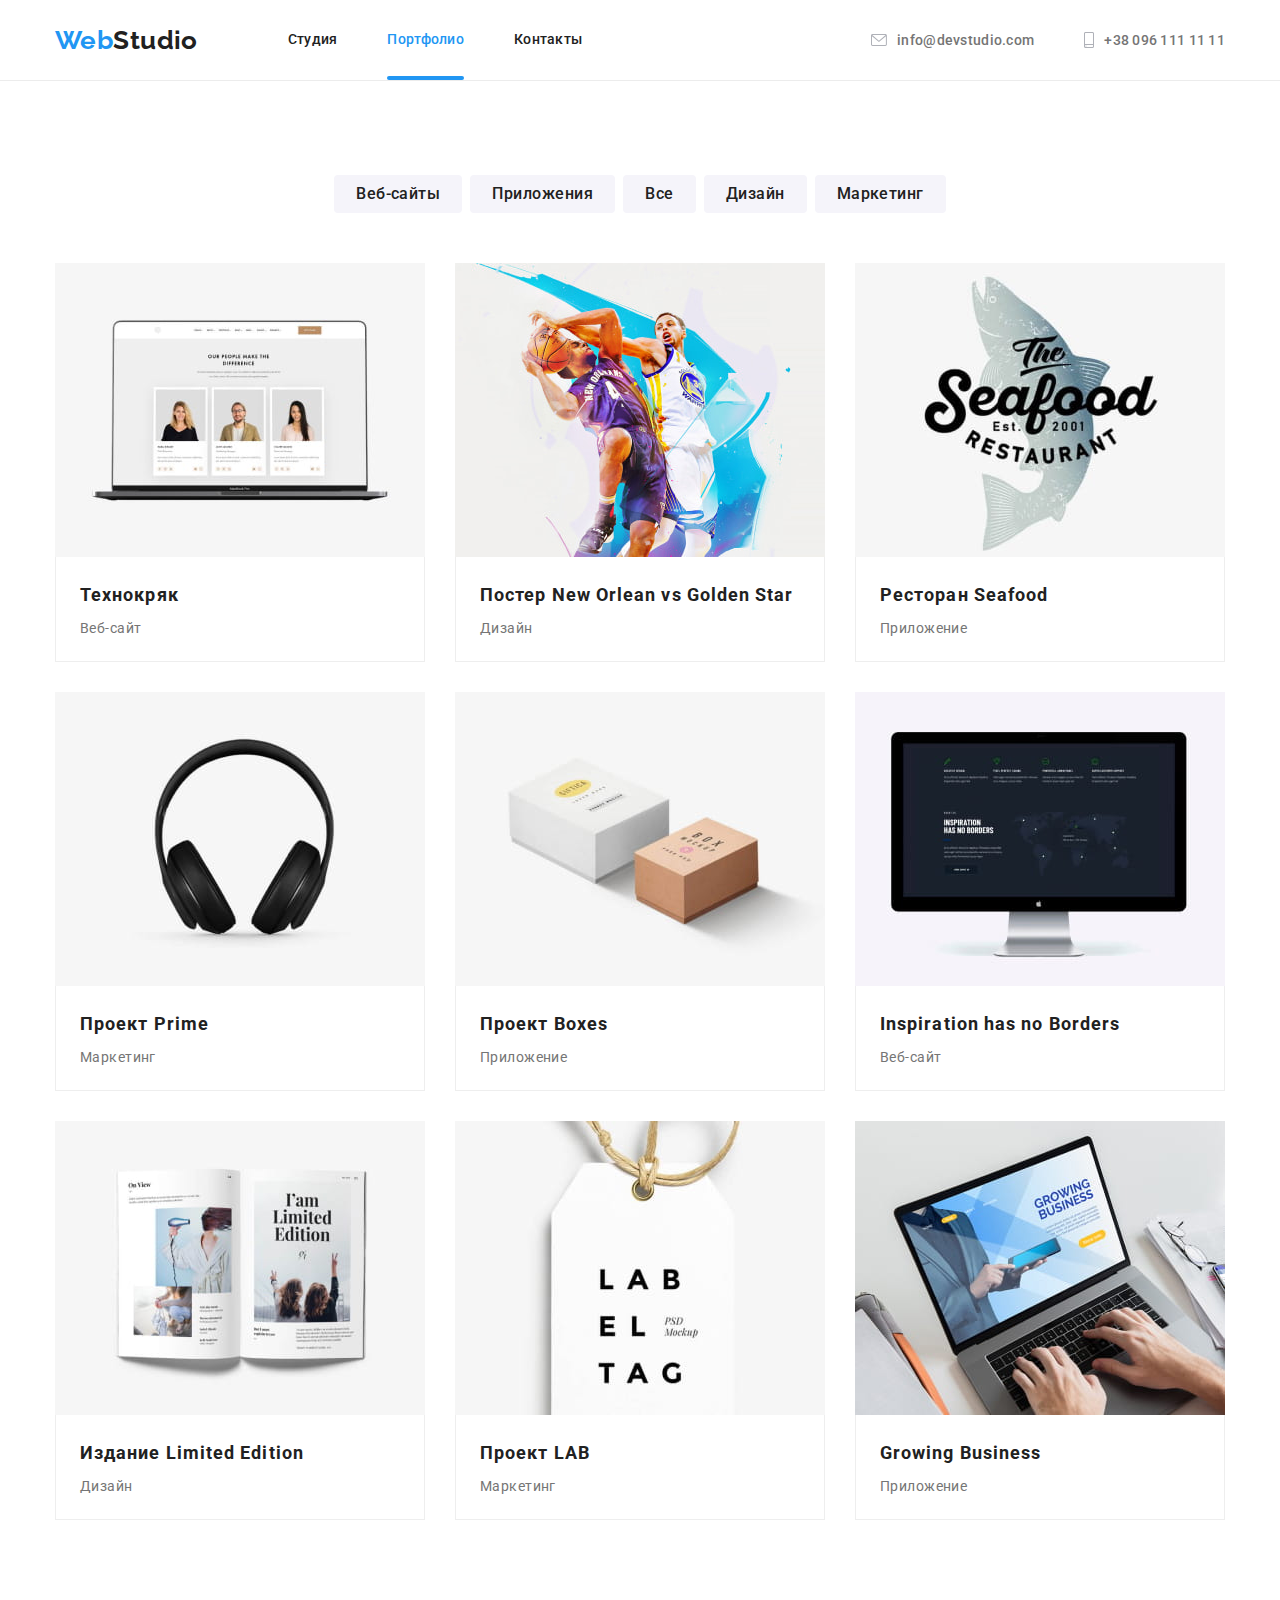
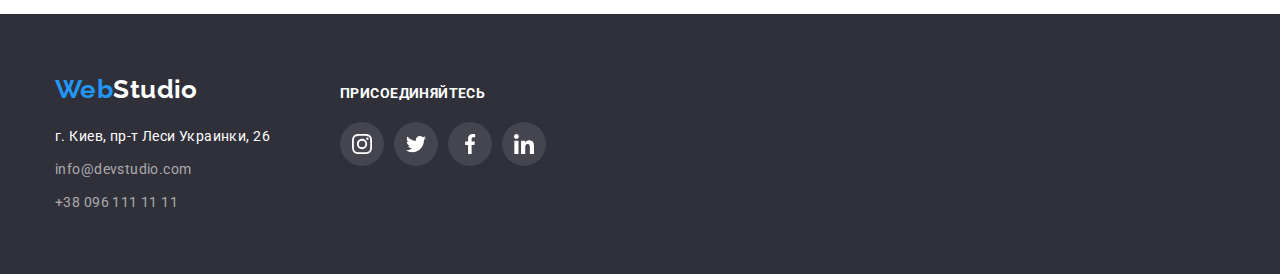
==== commit fccb4fe3: "final corrections" ====
--- a/portfolio.html
+++ b/portfolio.html
@@ -114,8 +114,8 @@
                   </div>
                 </div>
                 <div class="card-text">
-                  <h2 class="title-portfolio">Технокряк</h2>
-                  <p class="text-portfolio">Веб-сайт</p>
+                  <h2 class="title-portfolio">Постер New Orlean vs Golden Star</h2>
+                  <p class="text-portfolio">Дизайн</p>
                 </div>
               </a>
             </li>
--- a/css/styles.css
+++ b/css/styles.css
@@ -148,10 +148,13 @@
   display: block;
   padding-top: 32px;
   padding-bottom: 32px;
-}
+  transition: color 250ms cubic-bezier(0.4, 0, 0.2, 1);
+}
+
 .auth-nav {
   margin-left: auto;
 }
+
 .auth-nav .list {
   display: block;
   padding-top: 32px;
@@ -214,6 +217,7 @@
 .contact-icon {
   fill: var(--icon);
   margin-right: 10px;
+  transition: fill 250ms cubic-bezier(0.4, 0, 0.2, 1);
 }
 
 /*-----------------------------------"hero"----------------------------*/
@@ -279,6 +283,8 @@
   z-index: 10;
 
   background-color: rgba(0, 0, 0, 0.2);
+  transition: opacity 500ms cubic-bezier(0.4, 0, 0.2, 1),
+    visibility 500ms cubic-bezier(0.4, 0, 0.2, 1);
 }
 
 .backdrop.is-hidden {
@@ -324,37 +330,21 @@
   transition: 250ms;
 }
 
-.backdrop .modal-wraper {
+.backdrop.modal-wraper {
   transform: translate(-50%, -50%) scale(1);
   opacity: 1;
   transition: 250ms;
 }
 
-/* .slide-bck-center {
-  -webkit-animation: slide-bck-center 0.45s cubic-bezier(0.47, 0, 0.745, 0.715) reverse backwards;
-  animation: slide-bck-center 0.45s cubic-bezier(0.47, 0, 0.745, 0.715) reverse backwards;
-}
-
-@-webkit-keyframes slide-bck-center {
-  0% {
-    -webkit-transform: translateZ(0);
-    transform: translateZ(0);
-  }
-  100% {
-    -webkit-transform: translateZ(-400px);
-    transform: translateZ(-400px);
-  }
-}
-@keyframes slide-bck-center {
-  0% {
-    -webkit-transform: translateZ(0);
-    transform: translateZ(0);
-  }
-  100% {
-    -webkit-transform: translateZ(-400px);
-    transform: translateZ(-400px);
-  }
-} */
+.rotate-scale-up {
+  -webkit-animation: rotate-scale-up 0.65s linear both;
+  animation: rotate-scale-up 0.65s linear both;
+}
+
+.modal-wraper {
+  transform: translate(-50%, -50%) scale(1);
+}
+
 /* ---------------------------------saction "особенности"------------------------ */
 
 .section-partners {
@@ -704,7 +694,7 @@
   background-color: #f5f4fa;
   cursor: pointer;
   transition: background-color 250ms cubic-bezier(0.4, 0, 0.2, 1),
-    color 250ms cubic-bezier(0.4, 0, 0.2, 1);
+    color 250ms cubic-bezier(0.4, 0, 0.2, 1), box-shadow 250ms cubic-bezier(0.4, 0, 0.2, 1);
 }
 
 .button:hover,
@@ -746,6 +736,7 @@
   width: 370px;
   margin-right: 30px;
   margin-bottom: 30px;
+  transition: box-shadow 250ms cubic-bezier(0.4, 0, 0.2, 1);
 }
 
 .img-link {
